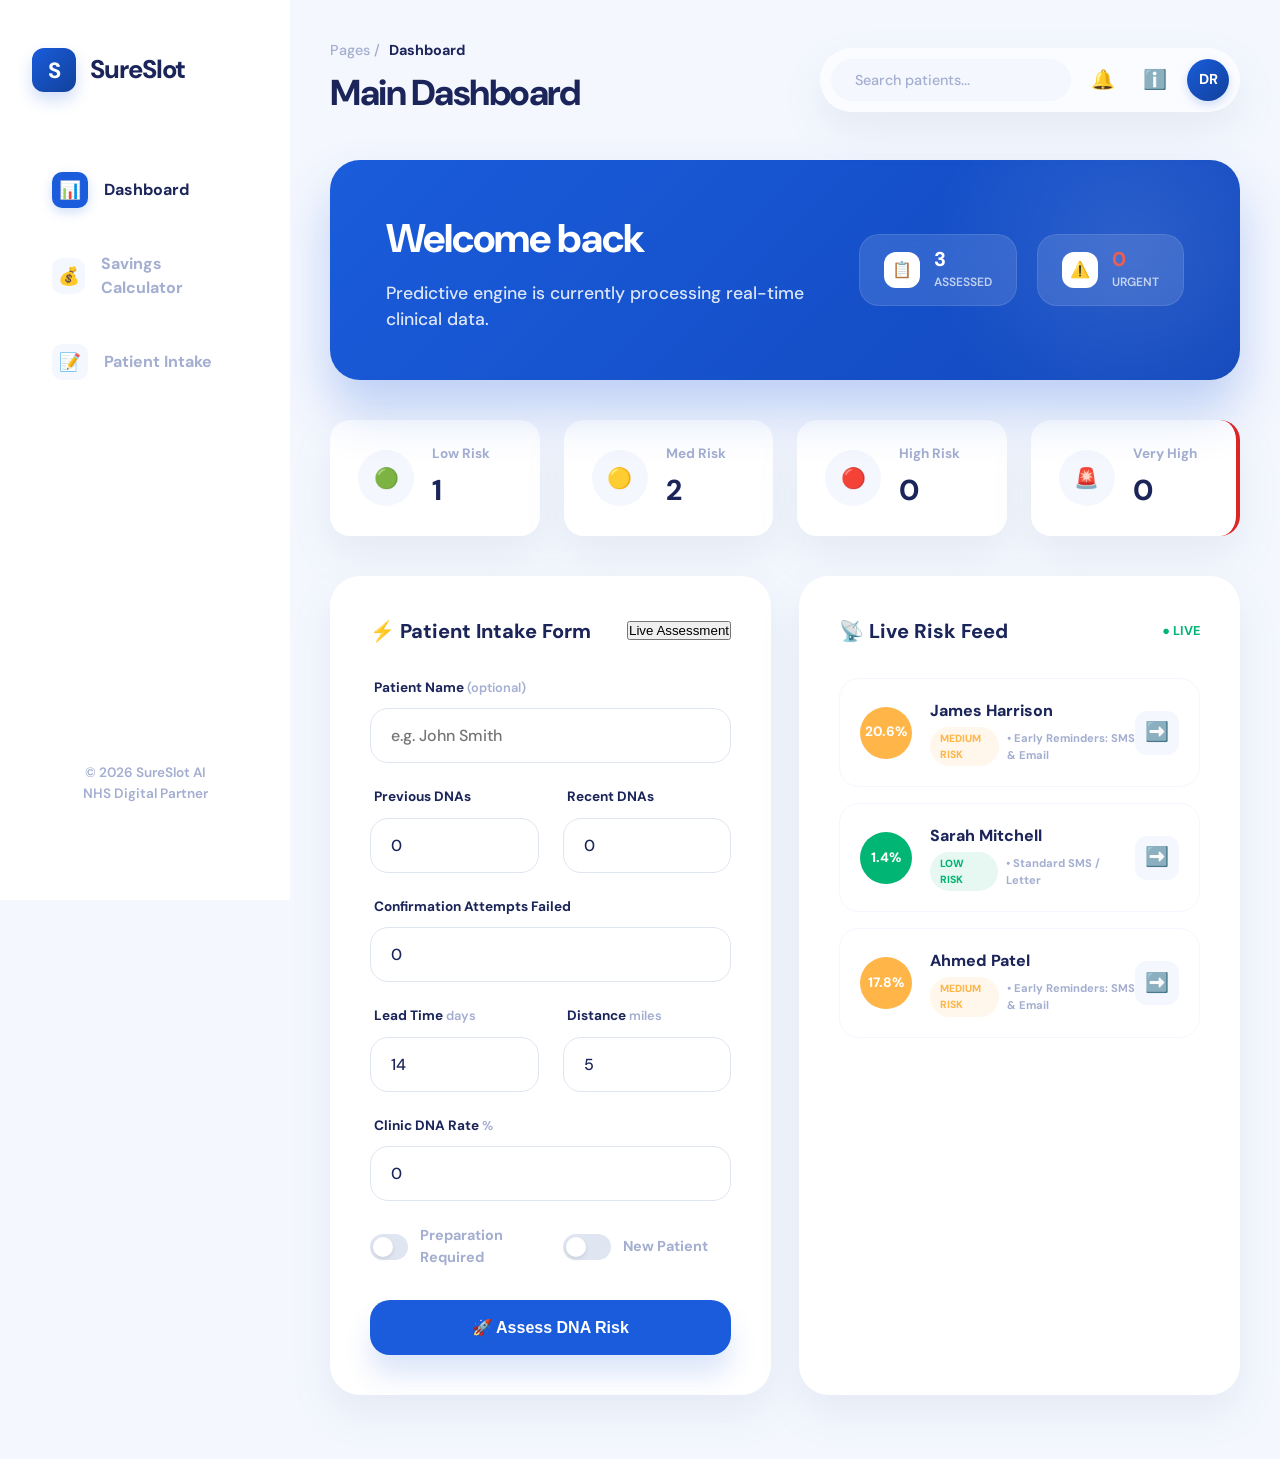
==== index.html @ 502c6a3e "Generalize clinical mentions: remove UHS and Eye OPD specific terminology" ====
<!DOCTYPE html>
<html lang="en">

<head>
  <meta charset="UTF-8">
  <meta name="viewport" content="width=device-width, initial-scale=1.0">
  <title>SureSlot | Predictive Capacity Optimization Engine</title>
  <!-- DM Sans for that modern look -->
  <link href="https://fonts.googleapis.com/css2?family=DM+Sans:wght@400;500;700;800&display=swap" rel="stylesheet">
  <link rel="stylesheet" href="styles.css">
</head>

<body>

  <div class="app-container">
    <!-- ── Sidebar ────────────────────────────────────────── -->
    <aside class="sidebar">
      <div class="sidebar__brand">
        <div class="sidebar__logo">S</div>
        <span class="sidebar__name">SureSlot</span>
      </div>

      <ul class="sidebar__menu">
        <li class="sidebar__item">
          <a class="sidebar__link active" data-tab="dashboard">
            <div class="sidebar__icon-container">📊</div>
            <span>Dashboard</span>
          </a>
        </li>
        <li class="sidebar__item">
          <a class="sidebar__link" data-tab="analytics">
            <div class="sidebar__icon-container">💰</div>
            <span>Savings Calculator</span>
          </a>
        </li>
        <li class="sidebar__item">
          <a class="sidebar__link">
            <div class="sidebar__icon-container">📝</div>
            <span>Patient Intake</span>
          </a>
        </li>
      </ul>

      <div class="footer">
        <p>© 2026 SureSlot AI</p>
        <p>NHS Digital Partner</p>
      </div>
    </aside>

    <!-- ── Main Content ───────────────────────────────────── -->
    <main class="main-content">

      <!-- Top Bar -->
      <header class="topbar">
        <div class="topbar__left">
          <div class="topbar__breadcrumb">Pages / <span>Dashboard</span></div>
          <h1 class="topbar__title" id="page-title">Main Dashboard</h1>
        </div>

        <div class="topbar__actions">
          <input type="text" class="topbar__search" placeholder="Search patients...">
          <button class="topbar__btn">🔔</button>
          <button class="topbar__btn">ℹ️</button>
          <div class="topbar__profile">DR</div>
        </div>
      </header>

      <!-- Dashboard Tab -->
      <div id="dashboard" class="tab-panel active">

        <!-- Hero Banner -->
        <section class="hero-banner">
          <div class="hero-banner__content">
            <h2>Welcome back</h2>
            <p>Predictive engine is currently processing real-time clinical data.</p>
          </div>

          <div class="hero-stats">
            <div class="hero-stat-pill">
              <div class="hero-stat-pill__icon">📋</div>
              <div class="hero-stat-pill__info">
                <span class="hero-stat-pill__value" id="stat-total-hero">0</span>
                <span class="hero-stat-pill__label">ASSESSED</span>
              </div>
            </div>
            <div class="hero-stat-pill">
              <div class="hero-stat-pill__icon">⚠️</div>
              <div class="hero-stat-pill__info">
                <span class="hero-stat-pill__value" id="stat-high-hero" style="color:var(--accent-red)">0</span>
                <span class="hero-stat-pill__label">URGENT</span>
              </div>
            </div>
          </div>
        </section>

        <!-- Stats Row -->
        <div class="stats-row">
          <div class="stat-card">
            <div class="stat-card__icon">🟢</div>
            <div class="stat-card__info">
              <span class="stat-card__label">Low Risk</span>
              <span class="stat-card__value" id="stat-low">0</span>
            </div>
          </div>
          <div class="stat-card">
            <div class="stat-card__icon">🟡</div>
            <div class="stat-card__info">
              <span class="stat-card__label">Med Risk</span>
              <span class="stat-card__value" id="stat-medium">0</span>
            </div>
          </div>
          <div class="stat-card">
            <div class="stat-card__icon">🔴</div>
            <div class="stat-card__info">
              <span class="stat-card__label">High Risk</span>
              <span class="stat-card__value" id="stat-high">0</span>
            </div>
          </div>
          <div class="stat-card" style="border-right: 4px solid #DC2626">
            <div class="stat-card__icon">🚨</div>
            <div class="stat-card__info">
              <span class="stat-card__label">Very High</span>
              <span class="stat-card__value" id="stat-veryhigh">0</span>
            </div>
          </div>
        </div>

        <!-- Main Panels -->
        <div class="dashboard-sections">
          <!-- Patient Intake Panel -->
          <section class="panel">
            <div class="panel__header">
              <h3 class="panel__title">⚡ Patient Intake Form</h3>
              <button class="card__badge">Live Assessment</button>
            </div>

            <form id="dna-form">
              <div class="form-group">
                <label class="form-label" for="patientName">Patient Name <span
                    class="form-label__hint">(optional)</span></label>
                <input class="form-input" id="patientName" type="text" placeholder="e.g. John Smith">
              </div>

              <div class="form-row">
                <div class="form-group">
                  <label class="form-label" for="previousDNA">Previous DNAs</label>
                  <input class="form-input" id="previousDNA" type="number" value="0">
                </div>
                <div class="form-group">
                  <label class="form-label" for="recentDNA">Recent DNAs</label>
                  <input class="form-input" id="recentDNA" type="number" value="0">
                </div>
              </div>

              <div class="form-group">
                <label class="form-label" for="noConfirmation">Confirmation Attempts Failed</label>
                <input class="form-input" id="noConfirmation" type="number" value="0">
              </div>

              <div class="form-row">
                <div class="form-group">
                  <label class="form-label" for="leadTimeDays">Lead Time <span
                      class="form-label__hint">days</span></label>
                  <input class="form-input" id="leadTimeDays" type="number" value="14">
                </div>
                <div class="form-group">
                  <label class="form-label" for="distanceMiles">Distance <span
                      class="form-label__hint">miles</span></label>
                  <input class="form-input" id="distanceMiles" type="number" step="0.1" value="5">
                </div>
              </div>

              <div class="form-group">
                <label class="form-label" for="clinicDNARate">Clinic DNA Rate <span
                    class="form-label__hint">%</span></label>
                <input class="form-input" id="clinicDNARate" type="number" value="0">
              </div>

              <div class="form-row" style="margin-bottom: 2rem;">
                <label class="toggle-switch">
                  <input type="checkbox" id="prepRequired">
                  <span class="toggle-slider"></span>
                  <span class="toggle-label">Preparation Required</span>
                </label>
                <label class="toggle-switch">
                  <input type="checkbox" id="newPatient">
                  <span class="toggle-slider"></span>
                  <span class="toggle-label">New Patient</span>
                </label>
              </div>

              <button class="btn--primary" type="submit">
                <span>🚀 Assess DNA Risk</span>
              </button>
            </form>
          </section>

          <!-- Live Risk Feed Panel -->
          <section class="panel">
            <div class="panel__header">
              <h3 class="panel__title">📡 Live Risk Feed</h3>
              <div class="topbar__status" style="color:var(--accent-green); font-size: 0.8rem; font-weight: 700;">
                <span class="sidebar__icon">●</span> LIVE
              </div>
            </div>

            <div id="risk-feed" class="feed">
              <!-- Feed items injected by app.js -->
            </div>
          </section>
        </div>
      </div>

      <!-- Analytics Tab (Savings Calculator) -->
      <div id="analytics" class="tab-panel">
        <div class="panel">
          <div class="panel__header">
            <h3 class="panel__title">💰 Savings & Impact Calculator</h3>
          </div>

          <div class="savings-container">
            <!-- Summary Cards -->
            <div class="savings-summary">
              <div class="savings-card">
                <span class="savings-card__label">Estimated Annual Savings</span>
                <span class="savings-card__value savings-card__value--green" id="savings-money">£0</span>
              </div>
              <div class="savings-card">
                <span class="savings-card__label">Additional Appointments</span>
                <span class="savings-card__value" id="savings-appts">0</span>
              </div>
            </div>

            <!-- Target Slider -->
            <div class="savings-slider-section">
              <div class="slider-header">
                <span class="slider-label">DNA Reduction Target</span>
                <span class="slider-value" id="slider-val">30%</span>
              </div>
              <input type="range" id="reduction-slider" min="5" max="60" value="30">
              <p style="color: var(--text-sec); font-size: 0.9rem; font-weight: 500;">Adjust the target to simulate
                potential impact reduction.</p>
            </div>

            <!-- Market Reach (Baseline Data) -->
            <div style="background: #F4F7FE; border-radius: 20px; padding: 2rem;">
              <h4 style="font-weight: 800; font-size: 1rem; margin-bottom: 1.5rem; color: var(--primary)">📊 NHS
                Baseline Data (2025/26)</h4>
              <div style="display: grid; grid-template-columns: repeat(2, 1fr); gap: 1rem;">
                <div
                  style="display: flex; justify-content: space-between; border-bottom: 1px solid #E0E5F2; padding-bottom: 8px;">
                  <span style="font-weight: 700; color: var(--text-sec); font-size: 0.85rem;">GP DNA Rate</span>
                  <span style="font-weight: 800; color: var(--text-main);">~6.4%</span>
                </div>
                <div
                  style="display: flex; justify-content: space-between; border-bottom: 1px solid #E0E5F2; padding-bottom: 8px;">
                  <span style="font-weight: 700; color: var(--text-sec); font-size: 0.85rem;">Total GP DNAs /
                    Year</span>
                  <span style="font-weight: 800; color: var(--text-main);">~16 Million</span>
                </div>
                <div
                  style="display: flex; justify-content: space-between; border-bottom: 1px solid #E0E5F2; padding-bottom: 8px;">
                  <span style="font-weight: 700; color: var(--text-sec); font-size: 0.85rem;">Annual Cost to NHS</span>
                  <span style="font-weight: 800; color: var(--text-main);">£1.3 Billion</span>
                </div>
                <div
                  style="display: flex; justify-content: space-between; border-bottom: 1px solid #E0E5F2; padding-bottom: 8px;">
                  <span style="font-weight: 700; color: var(--text-sec); font-size: 0.85rem;">Cost per DNA</span>
                  <span style="font-weight: 800; color: var(--text-main);">£81.25</span>
                </div>
              </div>
              <div
                style="margin-top: 1.5rem; padding: 1rem; background: #fff; border-radius: 12px; display: flex; justify-content: space-between; align-items: center; border: 1px dashed var(--accent-red);">
                <span style="font-weight: 800; color: var(--accent-red);">🏥 Service Impact</span>
                <span style="font-weight: 800; color: var(--accent-red); font-size: 1.25rem;">£7.4 Million</span>
              </div>
            </div>
          </div>
        </div>
      </div>

    </main>
  </div>

  <script src="app.js"></script>
</body>

</html>
---- styles.css ----
/* ── Tokens (KPSFLEX Inspiration) ───────────────────────── */
:root {
  /* Colors */
  --primary: #1A5CDB;
  /* Main professional blue */
  --primary-glow: rgba(26, 92, 219, 0.15);
  --bg-app: #F4F7FE;
  /* Soft light blue-grey background */
  --bg-card: #FFFFFF;
  --text-main: #1B2559;
  /* Deep blue-grey for main text */
  --text-sec: #A3AED0;
  /* Soft grey for secondary text */
  --accent-green: #01B574;
  /* Vibrant medical green */
  --accent-orange: #FFB547;
  /* Warm amber */
  --accent-red: #EE5D50;
  /* Soft red */

  /* Layout Sizing */
  --sidebar-width: 290px;
  --topbar-height: 80px;

  /* Geometry & Shadows */
  --radius-xl: 30px;
  /* Very round and modern */
  --radius-lg: 20px;
  --radius-md: 12px;
  --shadow-main: 0px 18px 40px 0px rgba(112, 144, 176, 0.12);
  --shadow-soft: 0px 4px 12px rgba(0, 0, 0, 0.05);

  --transition: 0.35s cubic-bezier(.4, 0, .2, 1);
}

/* ── Reset & Base ───────────────────────────────────────── */
*,
*::before,
*::after {
  box-sizing: border-box;
  margin: 0;
  padding: 0;
}

html {
  font-size: 16px;
  scroll-behavior: smooth;
}

body {
  font-family: 'DM Sans', 'Inter', -apple-system, sans-serif;
  background: var(--bg-app);
  color: var(--text-main);
  line-height: 1.5;
  min-height: 100vh;
  -webkit-font-smoothing: antialiased;
}

/* ── Master Layout ──────────────────────────────────────── */
.app-container {
  display: flex;
  min-height: 100vh;
}

/* ── Sidebar ────────────────────────────────────────────── */
.sidebar {
  width: var(--sidebar-width);
  height: 100vh;
  background: var(--bg-card);
  position: fixed;
  left: 0;
  top: 0;
  display: flex;
  flex-direction: column;
  padding: 3rem 2rem;
  z-index: 200;
}

.sidebar__brand {
  margin-bottom: 4rem;
  display: flex;
  align-items: center;
  gap: 14px;
}

.sidebar__logo {
  width: 44px;
  height: 44px;
  background: linear-gradient(135deg, var(--primary), #11419B);
  border-radius: 12px;
  display: flex;
  align-items: center;
  justify-content: center;
  color: #fff;
  font-weight: 800;
  font-size: 22px;
  box-shadow: 0 8px 16px rgba(26, 92, 219, 0.2);
}

.sidebar__name {
  font-size: 1.6rem;
  font-weight: 800;
  letter-spacing: -1px;
  color: var(--text-main);
}

.sidebar__menu {
  list-style: none;
  flex: 1;
}

.sidebar__item {
  margin-bottom: 12px;
}

.sidebar__link {
  display: flex;
  align-items: center;
  gap: 16px;
  padding: 16px 20px;
  text-decoration: none;
  color: var(--text-sec);
  font-weight: 700;
  font-size: 1rem;
  border-radius: 18px;
  transition: all var(--transition);
  cursor: pointer;
}

.sidebar__link:hover {
  background: #F7F9FF;
  color: var(--text-main);
}

.sidebar__link.active {
  background: var(--bg-card);
  color: var(--text-main);
}

.sidebar__link.active .sidebar__icon-container {
  background: var(--primary);
  color: #fff;
  box-shadow: 0 4px 12px rgba(26, 92, 219, 0.2);
}

.sidebar__icon-container {
  width: 36px;
  height: 36px;
  background: #F4F7FE;
  border-radius: 10px;
  display: flex;
  align-items: center;
  justify-content: center;
  font-size: 1.1rem;
  transition: all var(--transition);
}

/* ── Main Content Area ──────────────────────────────────── */
.main-content {
  margin-left: var(--sidebar-width);
  flex: 1;
  padding: 2rem 2.5rem 4rem;
}

/* ── Top Bar ────────────────────────────────────────────── */
.topbar {
  display: flex;
  justify-content: space-between;
  align-items: center;
  margin-bottom: 2rem;
  position: sticky;
  top: 0;
  z-index: 100;
  padding: 8px 0;
}

.topbar__breadcrumb {
  font-size: 0.9rem;
  font-weight: 500;
  color: var(--text-sec);
}

.topbar__breadcrumb span {
  color: var(--text-main);
  font-weight: 700;
  margin-left: 5px;
}

.topbar__title {
  font-size: 2.25rem;
  font-weight: 800;
  letter-spacing: -1.5px;
  color: var(--text-main);
  margin-top: 4px;
}

.topbar__actions {
  background: rgba(255, 255, 255, 0.6);
  backdrop-filter: blur(15px);
  padding: 10px;
  border-radius: 40px;
  box-shadow: var(--shadow-main);
  display: flex;
  align-items: center;
  gap: 12px;
  border: 1px solid rgba(255, 255, 255, 0.3);
}

.topbar__search {
  background: var(--bg-app);
  border: none;
  border-radius: 30px;
  padding: 12px 24px;
  font-family: inherit;
  font-weight: 500;
  font-size: 0.9rem;
  width: 240px;
  color: var(--text-main);
}

.topbar__search::placeholder {
  color: var(--text-sec);
}

.topbar__btn {
  width: 40px;
  height: 40px;
  border-radius: 50%;
  border: none;
  background: none;
  display: flex;
  align-items: center;
  justify-content: center;
  color: var(--text-sec);
  font-size: 1.2rem;
  cursor: pointer;
  transition: all var(--transition);
}

.topbar__btn:hover {
  color: var(--text-main);
  background: rgba(0, 0, 0, 0.03);
}

.topbar__profile {
  width: 42px;
  height: 42px;
  border-radius: 50%;
  background: linear-gradient(135deg, var(--primary), #11419B);
  display: flex;
  align-items: center;
  justify-content: center;
  color: #fff;
  font-weight: 700;
  font-size: 0.9rem;
  cursor: pointer;
  box-shadow: 0 4px 10px rgba(26, 92, 219, 0.2);
}

/* ── Dashboard Content ──────────────────────────────────── */

/* Banner */
.hero-banner {
  background: linear-gradient(135deg, var(--primary) 0%, #1248BD 100%);
  border-radius: var(--radius-xl);
  padding: 3rem 3.5rem;
  color: #fff;
  margin-bottom: 2.5rem;
  display: flex;
  justify-content: space-between;
  align-items: center;
  position: relative;
  overflow: hidden;
  box-shadow: 0px 30px 50px rgba(26, 92, 219, 0.25);
}

.hero-banner::before {
  content: '';
  position: absolute;
  top: -50%;
  right: -10%;
  width: 400px;
  height: 400px;
  background: radial-gradient(circle, rgba(255, 255, 255, 0.1) 0%, transparent 70%);
  border-radius: 50%;
}

.hero-banner__content h2 {
  font-size: 2.5rem;
  font-weight: 800;
  margin-bottom: 12px;
  letter-spacing: -1px;
}

.hero-banner__content p {
  font-size: 1.1rem;
  opacity: 0.85;
  font-weight: 500;
}

.hero-stats {
  display: flex;
  gap: 1.25rem;
  position: relative;
  z-index: 10;
}

.hero-stat-pill {
  background: rgba(255, 255, 255, 0.12);
  backdrop-filter: blur(12px);
  padding: 14px 24px;
  border-radius: 20px;
  display: flex;
  align-items: center;
  gap: 14px;
  border: 1px solid rgba(255, 255, 255, 0.1);
}

.hero-stat-pill__icon {
  width: 36px;
  height: 36px;
  background: #fff;
  border-radius: 12px;
  display: flex;
  align-items: center;
  justify-content: center;
  font-size: 1rem;
  color: var(--primary);
}

.hero-stat-pill__info {
  display: flex;
  flex-direction: column;
}

.hero-stat-pill__value {
  font-weight: 800;
  font-size: 1.25rem;
  line-height: 1;
}

.hero-stat-pill__label {
  font-size: 0.75rem;
  font-weight: 600;
  opacity: 0.7;
  margin-top: 4px;
}

/* Grid & Cards */
.stats-row {
  display: grid;
  grid-template-columns: repeat(4, 1fr);
  gap: 1.5rem;
  margin-bottom: 2.5rem;
}

.stat-card {
  background: var(--bg-card);
  border-radius: var(--radius-lg);
  padding: 1.5rem 1.75rem;
  box-shadow: var(--shadow-main);
  display: flex;
  align-items: center;
  gap: 18px;
  transition: transform var(--transition);
}

.stat-card:hover {
  transform: translateY(-5px);
}

.stat-card__icon {
  width: 56px;
  height: 56px;
  border-radius: 50%;
  display: flex;
  align-items: center;
  justify-content: center;
  font-size: 1.25rem;
  background: var(--bg-app);
  color: var(--primary);
}

.stat-card__info {
  display: flex;
  flex-direction: column;
}

.stat-card__label {
  font-size: 0.85rem;
  font-weight: 700;
  color: var(--text-sec);
  margin-bottom: 4px;
}

.stat-card__value {
  font-size: 1.8rem;
  font-weight: 800;
  color: var(--text-main);
  letter-spacing: -0.5px;
}

/* Dashboard Sections */
.dashboard-sections {
  display: grid;
  grid-template-columns: 1fr 1fr;
  gap: 1.75rem;
}

.panel {
  background: var(--bg-card);
  border-radius: var(--radius-xl);
  box-shadow: var(--shadow-main);
  padding: 2.5rem;
  height: 100%;
}

.panel__header {
  display: flex;
  justify-content: space-between;
  align-items: center;
  margin-bottom: 2rem;
}

.panel__title {
  font-size: 1.25rem;
  font-weight: 800;
  color: var(--text-main);
  display: flex;
  align-items: center;
  gap: 10px;
}

.panel__actions {
  display: flex;
  gap: 8px;
}

/* ── Form Redesign ──────────────────────────────────────── */
.form-group {
  margin-bottom: 1.5rem;
}

.form-label {
  display: block;
  font-size: 0.85rem;
  font-weight: 700;
  color: var(--text-main);
  margin-bottom: 10px;
  margin-left: 4px;
}

.form-label__hint {
  font-weight: 600;
  color: var(--text-sec);
  font-size: 0.8rem;
}

.form-input {
  width: 100%;
  padding: 16px 20px;
  border: 1px solid #E0E5F2;
  border-radius: 18px;
  font-family: inherit;
  font-size: 1rem;
  font-weight: 500;
  color: var(--text-main);
  background: #fff;
  transition: all var(--transition);
}

.form-input:focus {
  outline: none;
  border-color: var(--primary);
  box-shadow: 0 0 0 4px var(--primary-glow);
}

.form-row {
  display: grid;
  grid-template-columns: 1fr 1fr;
  gap: 1.5rem;
}

.btn--primary {
  background: var(--primary);
  color: #fff;
  padding: 18px;
  border-radius: 20px;
  font-weight: 800;
  font-size: 1rem;
  border: none;
  cursor: pointer;
  transition: all var(--transition);
  box-shadow: 0px 20px 27px rgba(26, 92, 219, 0.15);
  width: 100%;
  display: flex;
  align-items: center;
  justify-content: center;
  gap: 10px;
}

.btn--primary:hover {
  background: #1248BD;
  transform: translateY(-2px);
  box-shadow: 0px 25px 35px rgba(26, 92, 219, 0.25);
}

/* ── Feed Styling ───────────────────────────────────────── */
.feed {
  display: flex;
  flex-direction: column;
  gap: 1rem;
}

.feed-item {
  display: flex;
  align-items: center;
  padding: 1.25rem;
  background: var(--bg-card);
  border-radius: 20px;
  border: 1px solid #F4F7FE;
  transition: border var(--transition);
  animation: slideUp 0.5s ease both;
}

.feed-item:hover {
  border-color: var(--primary);
}

@keyframes slideUp {
  from {
    opacity: 0;
    transform: translateY(15px);
  }

  to {
    opacity: 1;
    transform: translateY(0);
  }
}

.feed-item__circle {
  width: 52px;
  height: 52px;
  border-radius: 50%;
  display: flex;
  align-items: center;
  justify-content: center;
  font-weight: 800;
  font-size: 0.85rem;
  color: #fff;
  flex-shrink: 0;
  margin-right: 18px;
}

.feed-item__info {
  flex: 1;
  display: flex;
  flex-direction: column;
}

.feed-item__name {
  font-weight: 800;
  font-size: 1rem;
  color: var(--text-main);
}

.feed-item__meta {
  display: flex;
  align-items: center;
  gap: 8px;
  margin-top: 4px;
}

.feed-item__badge {
  font-size: 0.65rem;
  font-weight: 800;
  padding: 4px 10px;
  border-radius: 50px;
  text-transform: uppercase;
}

.feed-item__action {
  width: 44px;
  height: 44px;
  border-radius: 12px;
  background: #F4F7FE;
  display: flex;
  align-items: center;
  justify-content: center;
  color: var(--primary);
  font-size: 1.2rem;
}

/* Risk Levels */
.risk--low {
  background: var(--accent-green);
}

.risk--medium {
  background: var(--accent-orange);
}

.risk--high {
  background: var(--accent-red);
}

.risk--veryhigh {
  background: #DC2626;
  animation: pulse 2s infinite;
}

.badge--low {
  background: #E6F8F1;
  color: var(--accent-green);
}

.badge--medium {
  background: #FFF7EC;
  color: var(--accent-orange);
}

.badge--high {
  background: #FDEEEE;
  color: var(--accent-red);
}

.badge--veryhigh {
  background: #FDEEEE;
  color: #DC2626;
}

@keyframes pulse {
  0% {
    box-shadow: 0 0 0 0 rgba(220, 38, 38, 0.4);
  }

  70% {
    box-shadow: 0 0 0 10px rgba(220, 38, 38, 0);
  }

  100% {
    box-shadow: 0 0 0 0 rgba(220, 38, 38, 0);
  }
}

/* ── Toggle Redesign ────────────────────────────────────── */
.toggle-switch {
  display: flex;
  align-items: center;
  gap: 12px;
  cursor: pointer;
}

.toggle-switch input {
  display: none;
}

.toggle-slider {
  width: 48px;
  height: 26px;
  background: #E0E5F2;
  border-radius: 20px;
  position: relative;
  transition: all var(--transition);
}

.toggle-slider::after {
  content: '';
  position: absolute;
  top: 3px;
  left: 3px;
  width: 20px;
  height: 20px;
  background: #fff;
  border-radius: 50%;
  box-shadow: 0 2px 4px rgba(0, 0, 0, 0.1);
  transition: all var(--transition);
}

.toggle-switch input:checked+.toggle-slider {
  background: var(--primary);
}

.toggle-switch input:checked+.toggle-slider::after {
  transform: translateX(22px);
}

.toggle-label {
  font-size: 0.9rem;
  font-weight: 700;
  color: var(--text-sec);
}

/* ── Savings Calculator Redesign ────────────────────────── */
.savings-container {
  display: flex;
  flex-direction: column;
  gap: 2.5rem;
}

.savings-summary {
  display: grid;
  grid-template-columns: repeat(2, 1fr);
  gap: 1.5rem;
}

.savings-card {
  background: var(--bg-card);
  border-radius: var(--radius-xl);
  padding: 2.5rem;
  display: flex;
  flex-direction: column;
  box-shadow: var(--shadow-main);
  position: relative;
  overflow: hidden;
}

.savings-card::after {
  content: '';
  position: absolute;
  bottom: -20px;
  right: -20px;
  width: 80px;
  height: 80px;
  background: var(--primary-glow);
  border-radius: 50%;
}

.savings-card__label {
  font-size: 1rem;
  font-weight: 700;
  color: var(--text-sec);
  margin-bottom: 8px;
}

.savings-card__value {
  font-size: 2.5rem;
  font-weight: 800;
  color: var(--text-main);
  letter-spacing: -1px;
}

.savings-card__value--green {
  color: var(--accent-green);
}

.savings-slider-section {
  background: var(--bg-card);
  border-radius: var(--radius-xl);
  padding: 3rem;
  box-shadow: var(--shadow-main);
}

.slider-header {
  display: flex;
  justify-content: space-between;
  align-items: center;
  margin-bottom: 2rem;
}

.slider-label {
  font-size: 1.25rem;
  font-weight: 800;
  color: var(--text-main);
}

.slider-value {
  font-size: 2rem;
  font-weight: 800;
  color: var(--primary);
}

input[type="range"] {
  -webkit-appearance: none;
  width: 100%;
  height: 12px;
  background: #F4F7FE;
  border-radius: 10px;
  outline: none;
  margin: 2rem 0;
}

input[type="range"]::-webkit-slider-thumb {
  -webkit-appearance: none;
  width: 28px;
  height: 28px;
  background: var(--primary);
  border: 4px solid #fff;
  border-radius: 50%;
  cursor: pointer;
  box-shadow: 0 4px 12px rgba(26, 92, 219, 0.3);
  transition: transform 0.2s;
}

input[type="range"]::-webkit-slider-thumb:hover {
  transform: scale(1.15);
}

/* Utility */
.tab-panel {
  display: none;
}

.tab-panel.active {
  display: block;
  animation: fadeIn 0.4s ease;
}

@keyframes fadeIn {
  from {
    opacity: 0;
  }

  to {
    opacity: 1;
  }
}

.footer {
  text-align: center;
  padding: 3rem 0;
  color: var(--text-sec);
  font-size: 0.85rem;
  font-weight: 600;
}
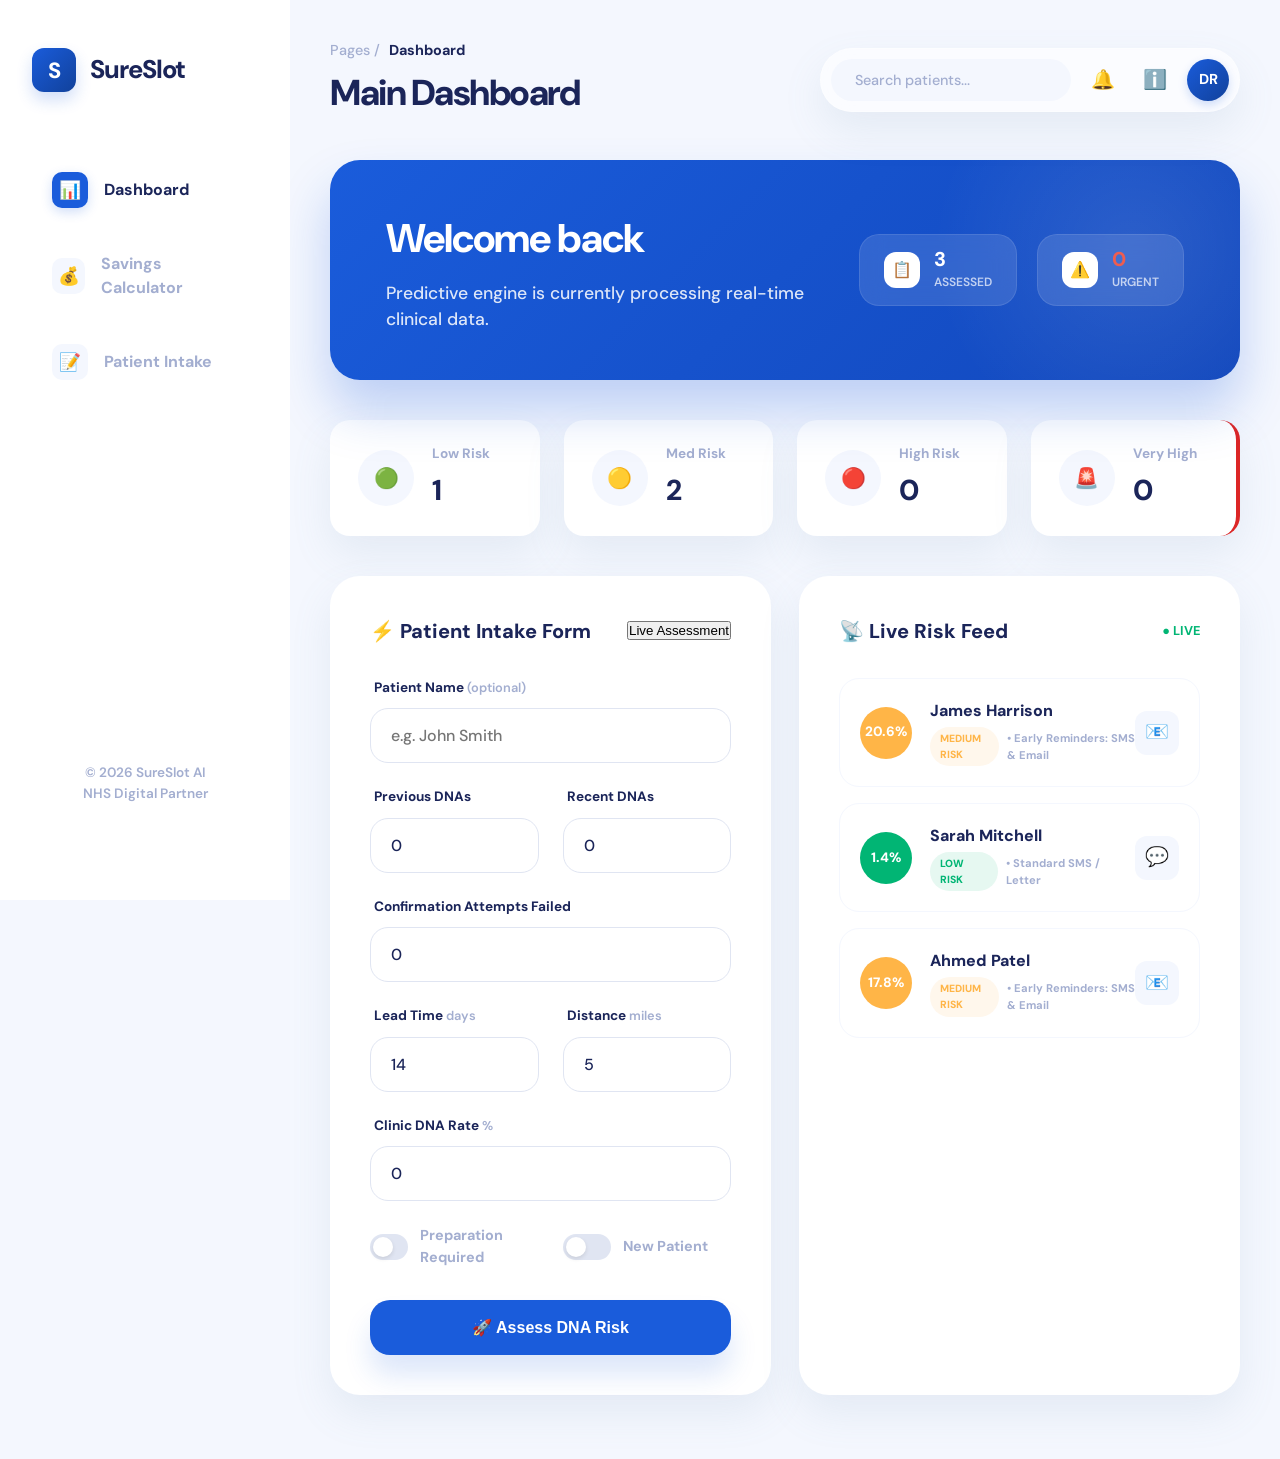
==== commit 28bb6851: "Add functional dropdowns (bell/info/DR), Patient Intake scroll, and intervention-specific feed icons" ====
--- a/index.html
+++ b/index.html
@@ -34,7 +34,7 @@
           </a>
         </li>
         <li class="sidebar__item">
-          <a class="sidebar__link">
+          <a class="sidebar__link" data-scroll="dna-form">
             <div class="sidebar__icon-container">📝</div>
             <span>Patient Intake</span>
           </a>
@@ -59,9 +59,33 @@
 
         <div class="topbar__actions">
           <input type="text" class="topbar__search" placeholder="Search patients...">
-          <button class="topbar__btn">🔔</button>
-          <button class="topbar__btn">ℹ️</button>
-          <div class="topbar__profile">DR</div>
+          <div class="topbar__btn-wrap">
+            <button class="topbar__btn" id="btn-notifications">🔔</button>
+            <div class="dropdown" id="dropdown-notifications" style="display:none">
+              <div class="dropdown__header">Notifications</div>
+              <div class="dropdown__item">📋 3 new assessments processed</div>
+              <div class="dropdown__item">⚠️ 1 patient flagged as very high risk</div>
+              <div class="dropdown__item dropdown__item--muted">No further alerts</div>
+            </div>
+          </div>
+          <div class="topbar__btn-wrap">
+            <button class="topbar__btn" id="btn-info">ℹ️</button>
+            <div class="dropdown" id="dropdown-info" style="display:none">
+              <div class="dropdown__header">About SureSlot</div>
+              <div class="dropdown__item">Version 2.0 — KPSFLEX UI</div>
+              <div class="dropdown__item">Predictive Capacity Optimization</div>
+              <div class="dropdown__item">NHS Digital Partner © 2026</div>
+            </div>
+          </div>
+          <div class="topbar__btn-wrap">
+            <div class="topbar__profile" id="btn-profile">DR</div>
+            <div class="dropdown dropdown--right" id="dropdown-profile" style="display:none">
+              <div class="dropdown__header">Clinician Profile</div>
+              <div class="dropdown__item">👤 Dr. Clinician</div>
+              <div class="dropdown__item">📧 clinician@nhs.net</div>
+              <div class="dropdown__item dropdown__item--muted">Sign out</div>
+            </div>
+          </div>
         </div>
       </header>
 
--- a/styles.css
+++ b/styles.css
@@ -817,6 +817,100 @@
   }
 }
 
+/* ── Dropdown Popovers ──────────────────────────────────── */
+.topbar__btn-wrap {
+  position: relative;
+}
+
+.topbar__btn-wrap>.dropdown {
+  display: none;
+  visibility: hidden;
+  opacity: 0;
+  position: absolute;
+  top: calc(100% + 12px);
+  left: 50%;
+  transform: translateX(-50%);
+  background: var(--bg-card);
+  border-radius: 18px;
+  box-shadow: 0 20px 40px rgba(0, 0, 0, 0.12);
+  min-width: 260px;
+  padding: 8px 0;
+  z-index: 500;
+  border: 1px solid #E0E5F2;
+  transition: opacity 0.2s ease;
+}
+
+.dropdown--right {
+  left: auto !important;
+  right: 0;
+  transform: none !important;
+}
+
+.topbar__btn-wrap>.dropdown.open {
+  display: block;
+  visibility: visible;
+  opacity: 1;
+  animation: dropIn 0.25s ease forwards;
+}
+
+@keyframes dropIn {
+  from {
+    opacity: 0;
+    transform: translateX(-50%) translateY(-8px);
+  }
+
+  to {
+    opacity: 1;
+    transform: translateX(-50%) translateY(0);
+  }
+}
+
+.dropdown--right.open {
+  animation: dropInRight 0.25s ease;
+}
+
+@keyframes dropInRight {
+  from {
+    opacity: 0;
+    transform: translateY(-8px);
+  }
+
+  to {
+    opacity: 1;
+    transform: translateY(0);
+  }
+}
+
+.dropdown__header {
+  padding: 14px 20px 10px;
+  font-size: 0.75rem;
+  font-weight: 800;
+  text-transform: uppercase;
+  letter-spacing: 1px;
+  color: var(--text-sec);
+  border-bottom: 1px solid #F4F7FE;
+}
+
+.dropdown__item {
+  padding: 12px 20px;
+  font-size: 0.9rem;
+  font-weight: 600;
+  color: var(--text-main);
+  cursor: pointer;
+  transition: background var(--transition);
+}
+
+.dropdown__item:hover {
+  background: #F4F7FE;
+}
+
+.dropdown__item--muted {
+  color: var(--text-sec);
+  font-size: 0.8rem;
+}
+
+
+
 .footer {
   text-align: center;
   padding: 3rem 0;
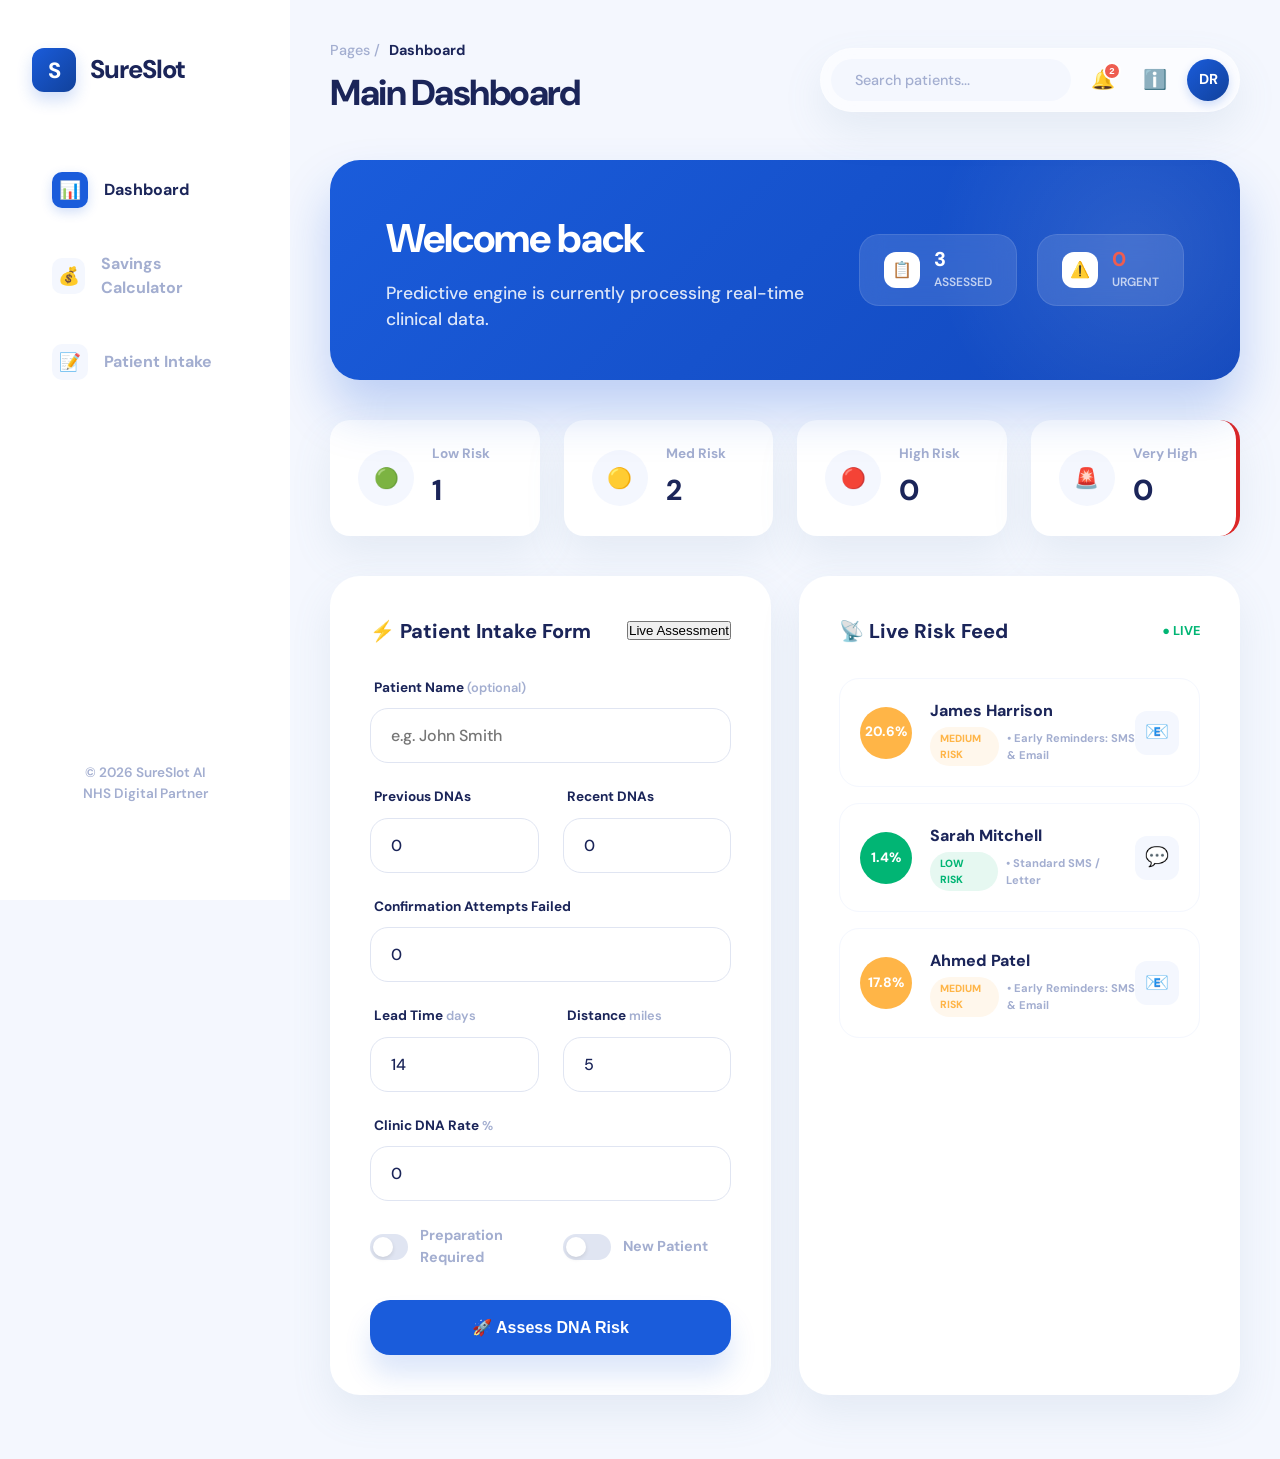
==== commit 236fe473: "Add Patient Intake records page with search & filtering - New intake.html: standalone page showing a" ====
--- a/index.html
+++ b/index.html
@@ -7,7 +7,7 @@
   <title>SureSlot | Predictive Capacity Optimization Engine</title>
   <!-- DM Sans for that modern look -->
   <link href="https://fonts.googleapis.com/css2?family=DM+Sans:wght@400;500;700;800&display=swap" rel="stylesheet">
-  <link rel="stylesheet" href="styles.css">
+  <link rel="stylesheet" href="styles.css?v=3">
 </head>
 
 <body>
@@ -34,7 +34,7 @@
           </a>
         </li>
         <li class="sidebar__item">
-          <a class="sidebar__link" data-scroll="dna-form">
+          <a class="sidebar__link" href="intake.html">
             <div class="sidebar__icon-container">📝</div>
             <span>Patient Intake</span>
           </a>
@@ -60,30 +60,99 @@
         <div class="topbar__actions">
           <input type="text" class="topbar__search" placeholder="Search patients...">
           <div class="topbar__btn-wrap">
-            <button class="topbar__btn" id="btn-notifications">🔔</button>
+            <button class="topbar__btn" id="btn-notifications">🔔<span class="topbar__badge">2</span></button>
             <div class="dropdown" id="dropdown-notifications" style="display:none">
-              <div class="dropdown__header">Notifications</div>
-              <div class="dropdown__item">📋 3 new assessments processed</div>
-              <div class="dropdown__item">⚠️ 1 patient flagged as very high risk</div>
-              <div class="dropdown__item dropdown__item--muted">No further alerts</div>
+              <div class="dropdown__header">
+                <span>Notifications</span>
+                <span class="dropdown__count">2 new</span>
+              </div>
+              <div class="dropdown__item dropdown__item--unread">
+                <div class="dropdown__dot dropdown__dot--warning"></div>
+                <div class="dropdown__item-body">
+                  <div class="dropdown__item-title">High-risk patient flagged</div>
+                  <div class="dropdown__item-desc">1 patient exceeds 50% DNA risk threshold</div>
+                  <div class="dropdown__item-time">2 minutes ago</div>
+                </div>
+              </div>
+              <div class="dropdown__item dropdown__item--unread">
+                <div class="dropdown__dot dropdown__dot--success"></div>
+                <div class="dropdown__item-body">
+                  <div class="dropdown__item-title">Assessments processed</div>
+                  <div class="dropdown__item-desc">3 new patient risk scores calculated</div>
+                  <div class="dropdown__item-time">15 minutes ago</div>
+                </div>
+              </div>
+              <div class="dropdown__item">
+                <div class="dropdown__dot"></div>
+                <div class="dropdown__item-body">
+                  <div class="dropdown__item-title">System calibrated</div>
+                  <div class="dropdown__item-desc">Risk engine weights updated successfully</div>
+                  <div class="dropdown__item-time">1 hour ago</div>
+                </div>
+              </div>
+              <div class="dropdown__footer">View all notifications</div>
             </div>
           </div>
           <div class="topbar__btn-wrap">
             <button class="topbar__btn" id="btn-info">ℹ️</button>
             <div class="dropdown" id="dropdown-info" style="display:none">
-              <div class="dropdown__header">About SureSlot</div>
-              <div class="dropdown__item">Version 2.0 — KPSFLEX UI</div>
-              <div class="dropdown__item">Predictive Capacity Optimization</div>
-              <div class="dropdown__item">NHS Digital Partner © 2026</div>
+              <div class="dropdown__header">
+                <span>About SureSlot</span>
+                <span class="dropdown__version">v2.0</span>
+              </div>
+              <div class="dropdown__item">
+                <div class="dropdown__icon">🧠</div>
+                <div class="dropdown__item-body">
+                  <div class="dropdown__item-title">Predictive Engine</div>
+                  <div class="dropdown__item-desc">ML-powered DNA risk stratification</div>
+                </div>
+              </div>
+              <div class="dropdown__item">
+                <div class="dropdown__icon">📊</div>
+                <div class="dropdown__item-body">
+                  <div class="dropdown__item-title">Capacity Optimization</div>
+                  <div class="dropdown__item-desc">Real-time slot utilisation analytics</div>
+                </div>
+              </div>
+              <div class="dropdown__item">
+                <div class="dropdown__icon">🏥</div>
+                <div class="dropdown__item-body">
+                  <div class="dropdown__item-title">NHS Digital Partner</div>
+                  <div class="dropdown__item-desc">Certified integration © 2026</div>
+                </div>
+              </div>
             </div>
           </div>
           <div class="topbar__btn-wrap">
             <div class="topbar__profile" id="btn-profile">DR</div>
             <div class="dropdown dropdown--right" id="dropdown-profile" style="display:none">
-              <div class="dropdown__header">Clinician Profile</div>
-              <div class="dropdown__item">👤 Dr. Clinician</div>
-              <div class="dropdown__item">📧 clinician@nhs.net</div>
-              <div class="dropdown__item dropdown__item--muted">Sign out</div>
+              <div class="dropdown__user-card">
+                <div class="dropdown__avatar">DR</div>
+                <div>
+                  <div class="dropdown__user-name">Dr. Clinician</div>
+                  <div class="dropdown__user-role">Senior Consultant</div>
+                </div>
+              </div>
+              <div class="dropdown__divider"></div>
+              <div class="dropdown__item">
+                <div class="dropdown__icon">📧</div>
+                <div class="dropdown__item-body">
+                  <div class="dropdown__item-title">clinician@nhs.net</div>
+                </div>
+              </div>
+              <div class="dropdown__item">
+                <div class="dropdown__icon">⚙️</div>
+                <div class="dropdown__item-body">
+                  <div class="dropdown__item-title">Settings</div>
+                </div>
+              </div>
+              <div class="dropdown__divider"></div>
+              <div class="dropdown__item dropdown__item--danger">
+                <div class="dropdown__icon">🚪</div>
+                <div class="dropdown__item-body">
+                  <div class="dropdown__item-title">Sign out</div>
+                </div>
+              </div>
             </div>
           </div>
         </div>
@@ -306,7 +375,7 @@
     </main>
   </div>
 
-  <script src="app.js"></script>
+  <script src="app.js?v=3"></script>
 </body>
 
 </html>
--- a/styles.css
+++ b/styles.css
@@ -817,9 +817,36 @@
   }
 }
 
+/* ── Topbar Notification Badge ──────────────────────────── */
+.topbar__btn {
+  position: relative;
+}
+
+.topbar__badge {
+  position: absolute;
+  top: 2px;
+  right: 2px;
+  width: 18px;
+  height: 18px;
+  border-radius: 50%;
+  background: #EE5D50;
+  color: #fff;
+  font-size: 0.6rem;
+  font-weight: 800;
+  display: flex;
+  align-items: center;
+  justify-content: center;
+  line-height: 1;
+  border: 2px solid #fff;
+}
+
 /* ── Dropdown Popovers ──────────────────────────────────── */
 .topbar__btn-wrap {
   position: relative;
+}
+
+.topbar__actions {
+  overflow: visible !important;
 }
 
 .topbar__btn-wrap>.dropdown {
@@ -827,89 +854,217 @@
   visibility: hidden;
   opacity: 0;
   position: absolute;
-  top: calc(100% + 12px);
-  left: 50%;
-  transform: translateX(-50%);
+  top: calc(100% + 14px);
+  right: 0;
   background: var(--bg-card);
-  border-radius: 18px;
-  box-shadow: 0 20px 40px rgba(0, 0, 0, 0.12);
-  min-width: 260px;
-  padding: 8px 0;
-  z-index: 500;
-  border: 1px solid #E0E5F2;
-  transition: opacity 0.2s ease;
-}
-
-.dropdown--right {
-  left: auto !important;
-  right: 0;
-  transform: none !important;
-}
-
-.topbar__btn-wrap>.dropdown.open {
-  display: block;
+  border-radius: 16px;
+  box-shadow: 0 12px 48px rgba(0, 0, 0, 0.15), 0 2px 8px rgba(0, 0, 0, 0.06);
+  min-width: 300px;
+  padding: 0;
+  z-index: 600;
+  border: 1px solid rgba(0, 0, 0, 0.06);
+}
+
+.topbar__btn-wrap>.dropdown.open,
+.topbar__btn-wrap>.dropdown[style*="display: block"],
+.topbar__btn-wrap>.dropdown[style*="display:block"] {
+  display: block !important;
   visibility: visible;
   opacity: 1;
-  animation: dropIn 0.25s ease forwards;
+  animation: dropIn 0.2s cubic-bezier(0.16, 1, 0.3, 1) forwards;
 }
 
 @keyframes dropIn {
   from {
     opacity: 0;
-    transform: translateX(-50%) translateY(-8px);
+    transform: translateY(-6px) scale(0.97);
   }
 
   to {
     opacity: 1;
-    transform: translateX(-50%) translateY(0);
+    transform: translateY(0) scale(1);
   }
 }
 
-.dropdown--right.open {
-  animation: dropInRight 0.25s ease;
-}
-
-@keyframes dropInRight {
-  from {
-    opacity: 0;
-    transform: translateY(-8px);
-  }
-
-  to {
-    opacity: 1;
-    transform: translateY(0);
-  }
-}
-
+/* ── Dropdown Header ───────────────────────────────────── */
 .dropdown__header {
-  padding: 14px 20px 10px;
+  display: flex;
+  align-items: center;
+  justify-content: space-between;
+  padding: 16px 20px 12px;
   font-size: 0.75rem;
   font-weight: 800;
   text-transform: uppercase;
   letter-spacing: 1px;
   color: var(--text-sec);
-  border-bottom: 1px solid #F4F7FE;
-}
-
+  border-bottom: 1px solid #F0F3FA;
+}
+
+.dropdown__count {
+  background: #EE5D50;
+  color: #fff;
+  font-size: 0.6rem;
+  font-weight: 800;
+  padding: 3px 8px;
+  border-radius: 20px;
+  letter-spacing: 0.5px;
+  text-transform: uppercase;
+}
+
+.dropdown__version {
+  background: var(--primary);
+  color: #fff;
+  font-size: 0.6rem;
+  font-weight: 800;
+  padding: 3px 8px;
+  border-radius: 20px;
+  letter-spacing: 0.5px;
+  text-transform: none;
+}
+
+/* ── Dropdown Items ────────────────────────────────────── */
 .dropdown__item {
+  display: flex;
+  align-items: flex-start;
+  gap: 12px;
   padding: 12px 20px;
-  font-size: 0.9rem;
-  font-weight: 600;
-  color: var(--text-main);
   cursor: pointer;
-  transition: background var(--transition);
+  transition: background 0.15s ease;
 }
 
 .dropdown__item:hover {
   background: #F4F7FE;
 }
 
-.dropdown__item--muted {
-  color: var(--text-sec);
+.dropdown__item--unread {
+  background: rgba(26, 92, 219, 0.03);
+}
+
+.dropdown__item--danger .dropdown__item-title {
+  color: #EE5D50;
+}
+
+/* Notification Dots */
+.dropdown__dot {
+  width: 8px;
+  height: 8px;
+  min-width: 8px;
+  border-radius: 50%;
+  background: #D0D5DD;
+  margin-top: 6px;
+}
+
+.dropdown__dot--warning {
+  background: #FFB547;
+}
+
+.dropdown__dot--success {
+  background: #01B574;
+}
+
+.dropdown__dot--danger {
+  background: #EE5D50;
+}
+
+/* Icon (for info & profile items) */
+.dropdown__icon {
+  width: 36px;
+  height: 36px;
+  min-width: 36px;
+  border-radius: 10px;
+  background: #F4F7FE;
+  display: flex;
+  align-items: center;
+  justify-content: center;
+  font-size: 1rem;
+}
+
+/* Item Text */
+.dropdown__item-body {
+  flex: 1;
+  min-width: 0;
+}
+
+.dropdown__item-title {
+  font-size: 0.85rem;
+  font-weight: 700;
+  color: var(--text-main);
+  line-height: 1.3;
+}
+
+.dropdown__item-desc {
+  font-size: 0.75rem;
+  font-weight: 500;
+  color: var(--text-sec);
+  margin-top: 2px;
+  line-height: 1.4;
+}
+
+.dropdown__item-time {
+  font-size: 0.65rem;
+  font-weight: 600;
+  color: var(--text-sec);
+  opacity: 0.7;
+  margin-top: 4px;
+}
+
+/* ── Dropdown Divider & Footer ─────────────────────────── */
+.dropdown__divider {
+  height: 1px;
+  background: #F0F3FA;
+  margin: 4px 0;
+}
+
+.dropdown__footer {
+  padding: 12px 20px;
+  text-align: center;
   font-size: 0.8rem;
-}
-
-
+  font-weight: 700;
+  color: var(--primary);
+  cursor: pointer;
+  border-top: 1px solid #F0F3FA;
+  border-radius: 0 0 16px 16px;
+  transition: background 0.15s ease;
+}
+
+.dropdown__footer:hover {
+  background: #F4F7FE;
+}
+
+/* ── Profile User Card ─────────────────────────────────── */
+.dropdown__user-card {
+  display: flex;
+  align-items: center;
+  gap: 12px;
+  padding: 18px 20px;
+}
+
+.dropdown__avatar {
+  width: 42px;
+  height: 42px;
+  border-radius: 50%;
+  background: linear-gradient(135deg, var(--primary), #11419B);
+  color: #fff;
+  font-weight: 800;
+  font-size: 0.85rem;
+  display: flex;
+  align-items: center;
+  justify-content: center;
+  box-shadow: 0 4px 10px rgba(26, 92, 219, 0.2);
+}
+
+.dropdown__user-name {
+  font-size: 0.95rem;
+  font-weight: 800;
+  color: var(--text-main);
+}
+
+.dropdown__user-role {
+  font-size: 0.75rem;
+  font-weight: 600;
+  color: var(--text-sec);
+  margin-top: 2px;
+}
 
 .footer {
   text-align: center;
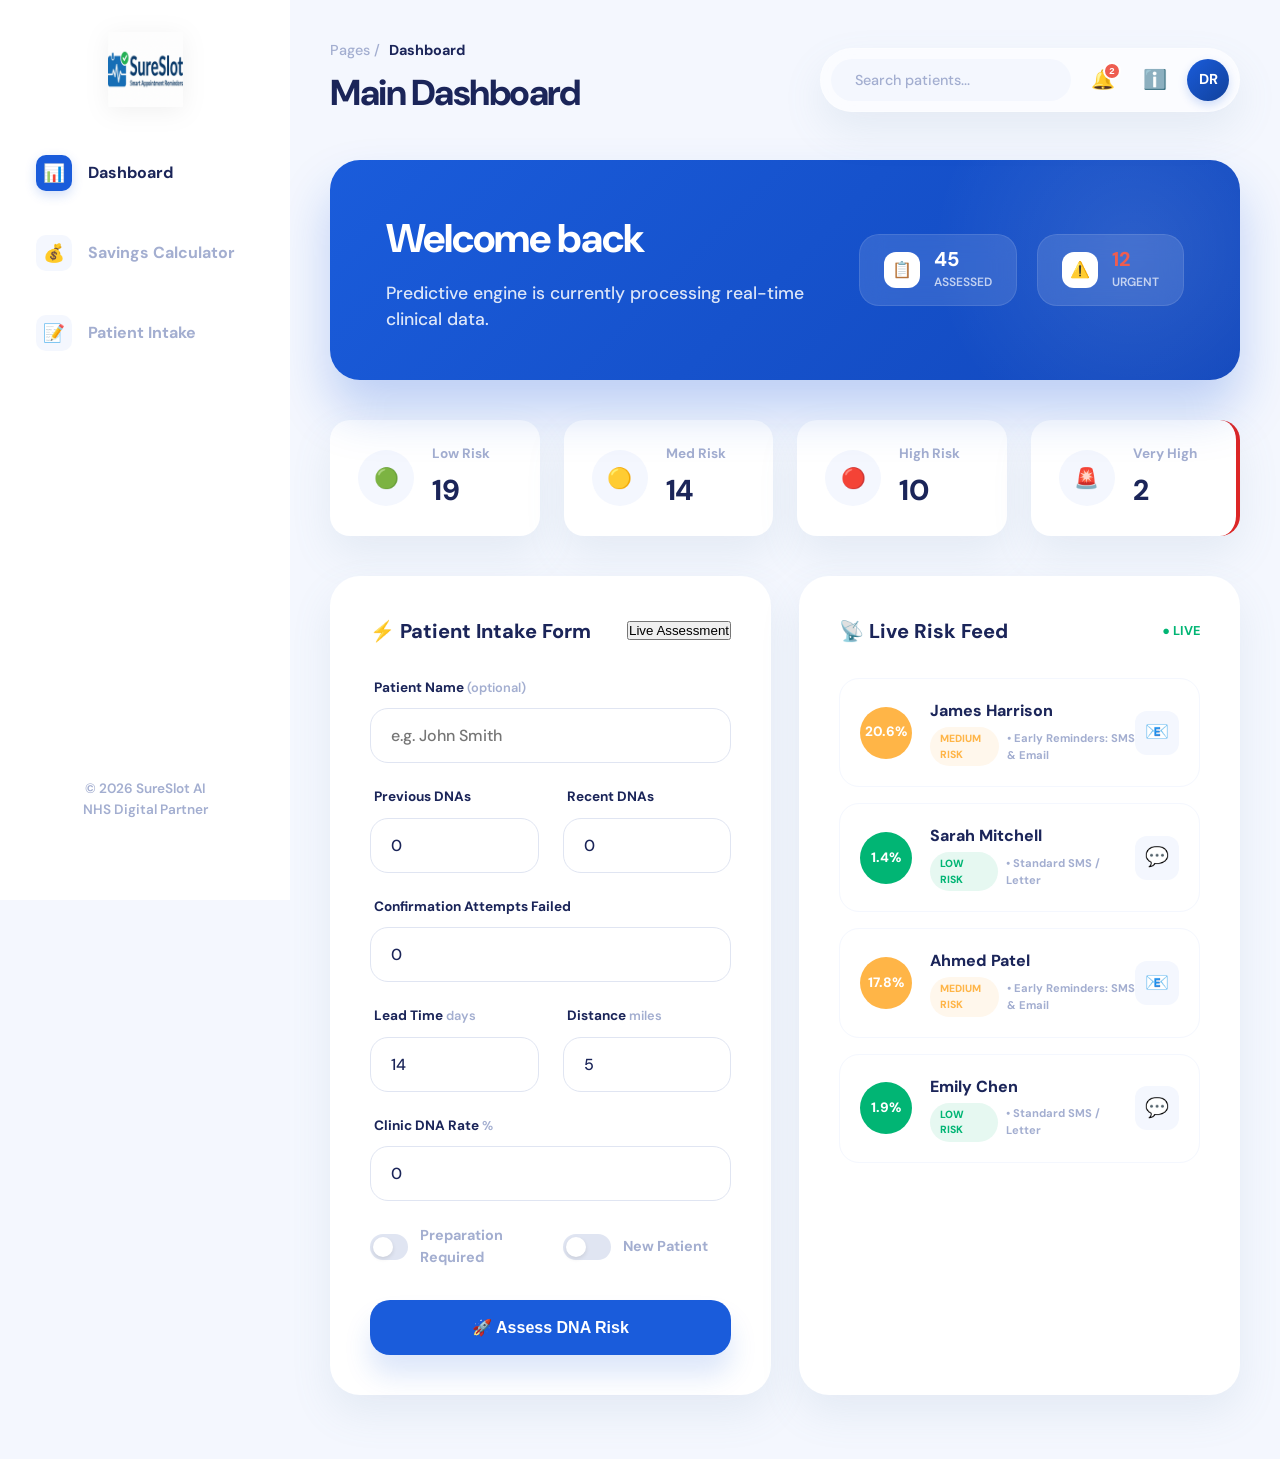
==== commit 24d75607: "feat: implement Patient Intake page, expand database to 45 records, and integrate official rectangul" ====
--- a/index.html
+++ b/index.html
@@ -16,8 +16,7 @@
     <!-- ── Sidebar ────────────────────────────────────────── -->
     <aside class="sidebar">
       <div class="sidebar__brand">
-        <div class="sidebar__logo">S</div>
-        <span class="sidebar__name">SureSlot</span>
+        <img src="logo.png?v=20" alt="SureSlot Logo" class="sidebar__logo-img">
       </div>
 
       <ul class="sidebar__menu">
--- a/styles.css
+++ b/styles.css
@@ -72,36 +72,32 @@
   top: 0;
   display: flex;
   flex-direction: column;
-  padding: 3rem 2rem;
+  padding: 2rem 1rem;
   z-index: 200;
 }
 
 .sidebar__brand {
-  margin-bottom: 4rem;
-  display: flex;
-  align-items: center;
-  gap: 14px;
+  margin-bottom: 2rem;
+  display: flex;
+  align-items: center;
+  justify-content: center;
+  width: 100%;
+}
+
+.sidebar__logo-img {
+  width: 100%;
+  max-width: 240px;
+  height: 75px;
+  object-fit: contain;
+  filter: drop-shadow(0 4px 12px rgba(0, 0, 0, 0.06));
 }
 
 .sidebar__logo {
-  width: 44px;
-  height: 44px;
-  background: linear-gradient(135deg, var(--primary), #11419B);
-  border-radius: 12px;
-  display: flex;
-  align-items: center;
-  justify-content: center;
-  color: #fff;
-  font-weight: 800;
-  font-size: 22px;
-  box-shadow: 0 8px 16px rgba(26, 92, 219, 0.2);
+  display: none;
 }
 
 .sidebar__name {
-  font-size: 1.6rem;
-  font-weight: 800;
-  letter-spacing: -1px;
-  color: var(--text-main);
+  display: none;
 }
 
 .sidebar__menu {
@@ -772,6 +768,7 @@
 }
 
 input[type="range"] {
+  appearance: none;
   -webkit-appearance: none;
   width: 100%;
   height: 12px;
@@ -782,6 +779,7 @@
 }
 
 input[type="range"]::-webkit-slider-thumb {
+  appearance: none;
   -webkit-appearance: none;
   width: 28px;
   height: 28px;
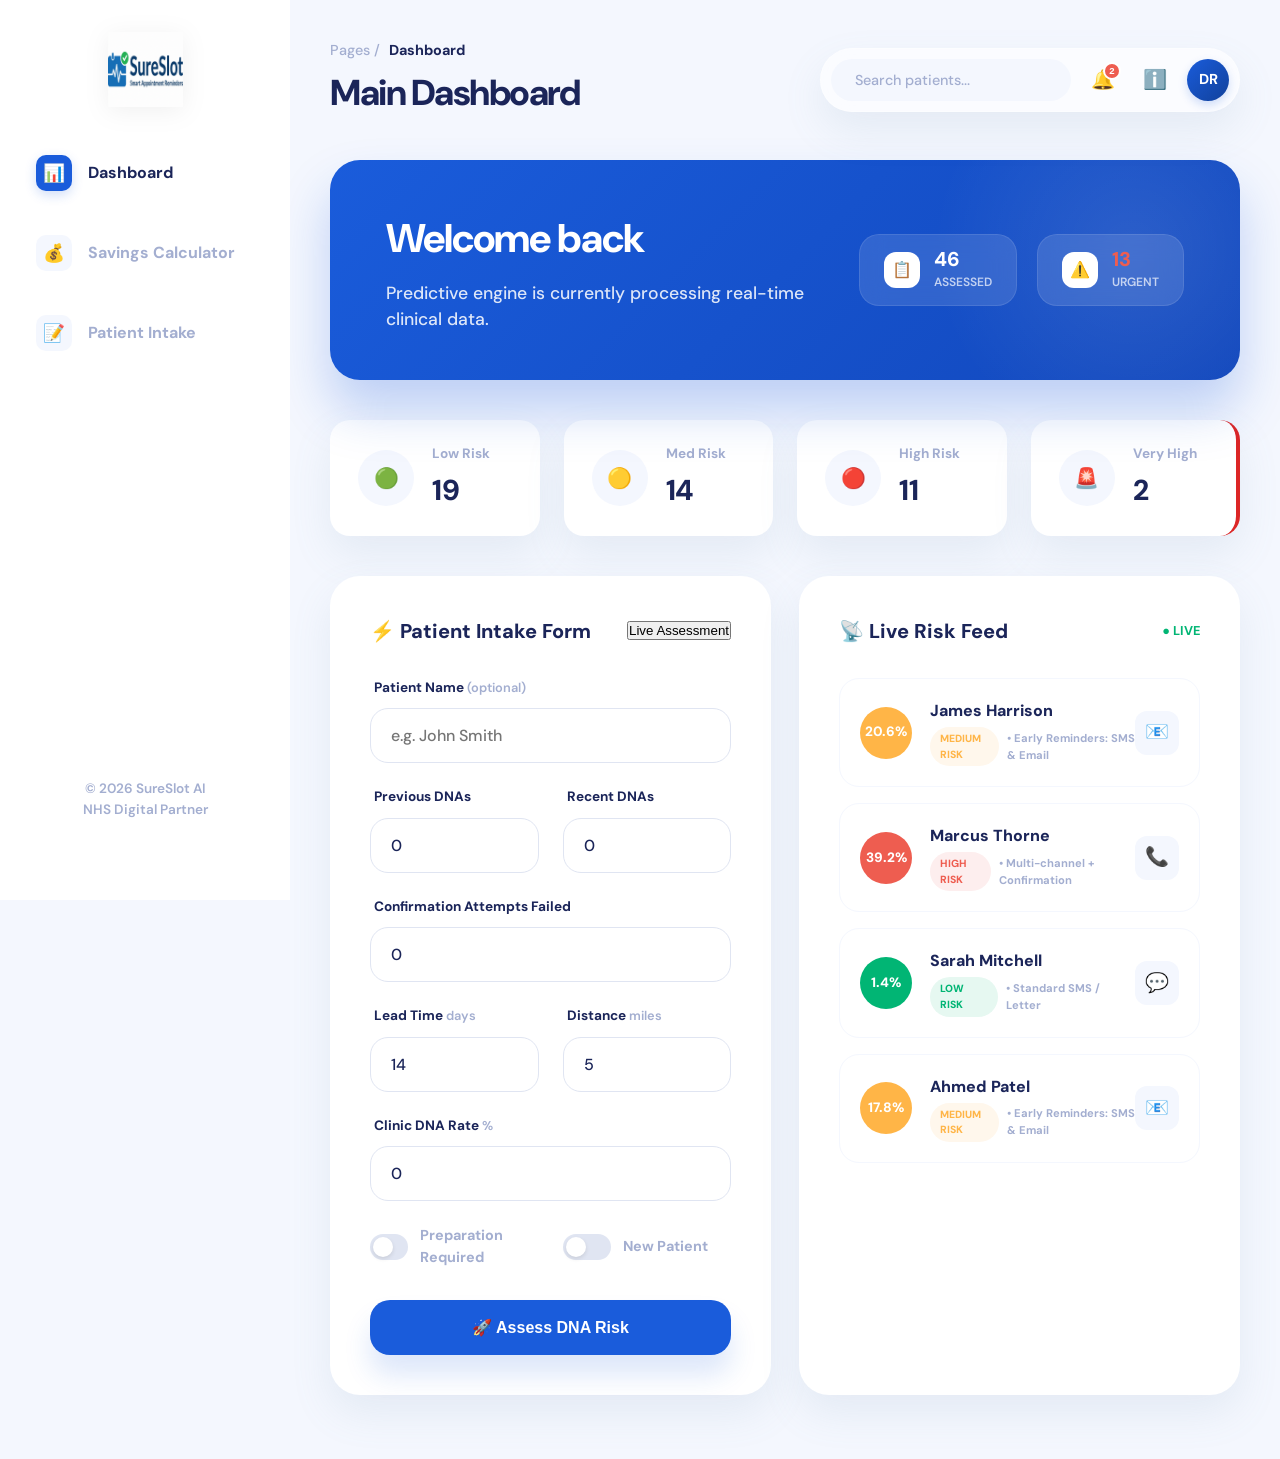
==== commit be73adfc: "feat: implement full data persistence with centralized persistence.js and localStorage" ====
--- a/index.html
+++ b/index.html
@@ -374,6 +374,8 @@
     </main>
   </div>
 
+  <!-- App Core -->
+  <script src="persistence.js"></script>
   <script src="app.js?v=3"></script>
 </body>
 
--- a/styles.css
+++ b/styles.css
@@ -508,6 +508,23 @@
   gap: 1rem;
 }
 
+@keyframes pulseNew {
+  0% {
+    transform: scale(1);
+    opacity: 0.8;
+  }
+
+  50% {
+    transform: scale(1.05);
+    opacity: 1;
+  }
+
+  100% {
+    transform: scale(1);
+    opacity: 0.8;
+  }
+}
+
 .feed-item {
   display: flex;
   align-items: center;
@@ -517,6 +534,28 @@
   border: 1px solid #F4F7FE;
   transition: border var(--transition);
   animation: slideUp 0.5s ease both;
+  position: relative;
+  overflow: hidden;
+}
+
+.feed-item--new {
+  border-left: 4px solid var(--primary);
+  background: linear-gradient(90deg, #f0f7ff 0%, #ffffff 100%);
+}
+
+.feed-item__new-tag {
+  position: absolute;
+  top: 8px;
+  right: 8px;
+  background: var(--primary);
+  color: #fff;
+  font-size: 0.6rem;
+  font-weight: 800;
+  padding: 2px 8px;
+  border-radius: 20px;
+  letter-spacing: 0.5px;
+  animation: pulseNew 2s infinite ease-in-out;
+  box-shadow: 0 2px 8px rgba(26, 92, 219, 0.2);
 }
 
 .feed-item:hover {
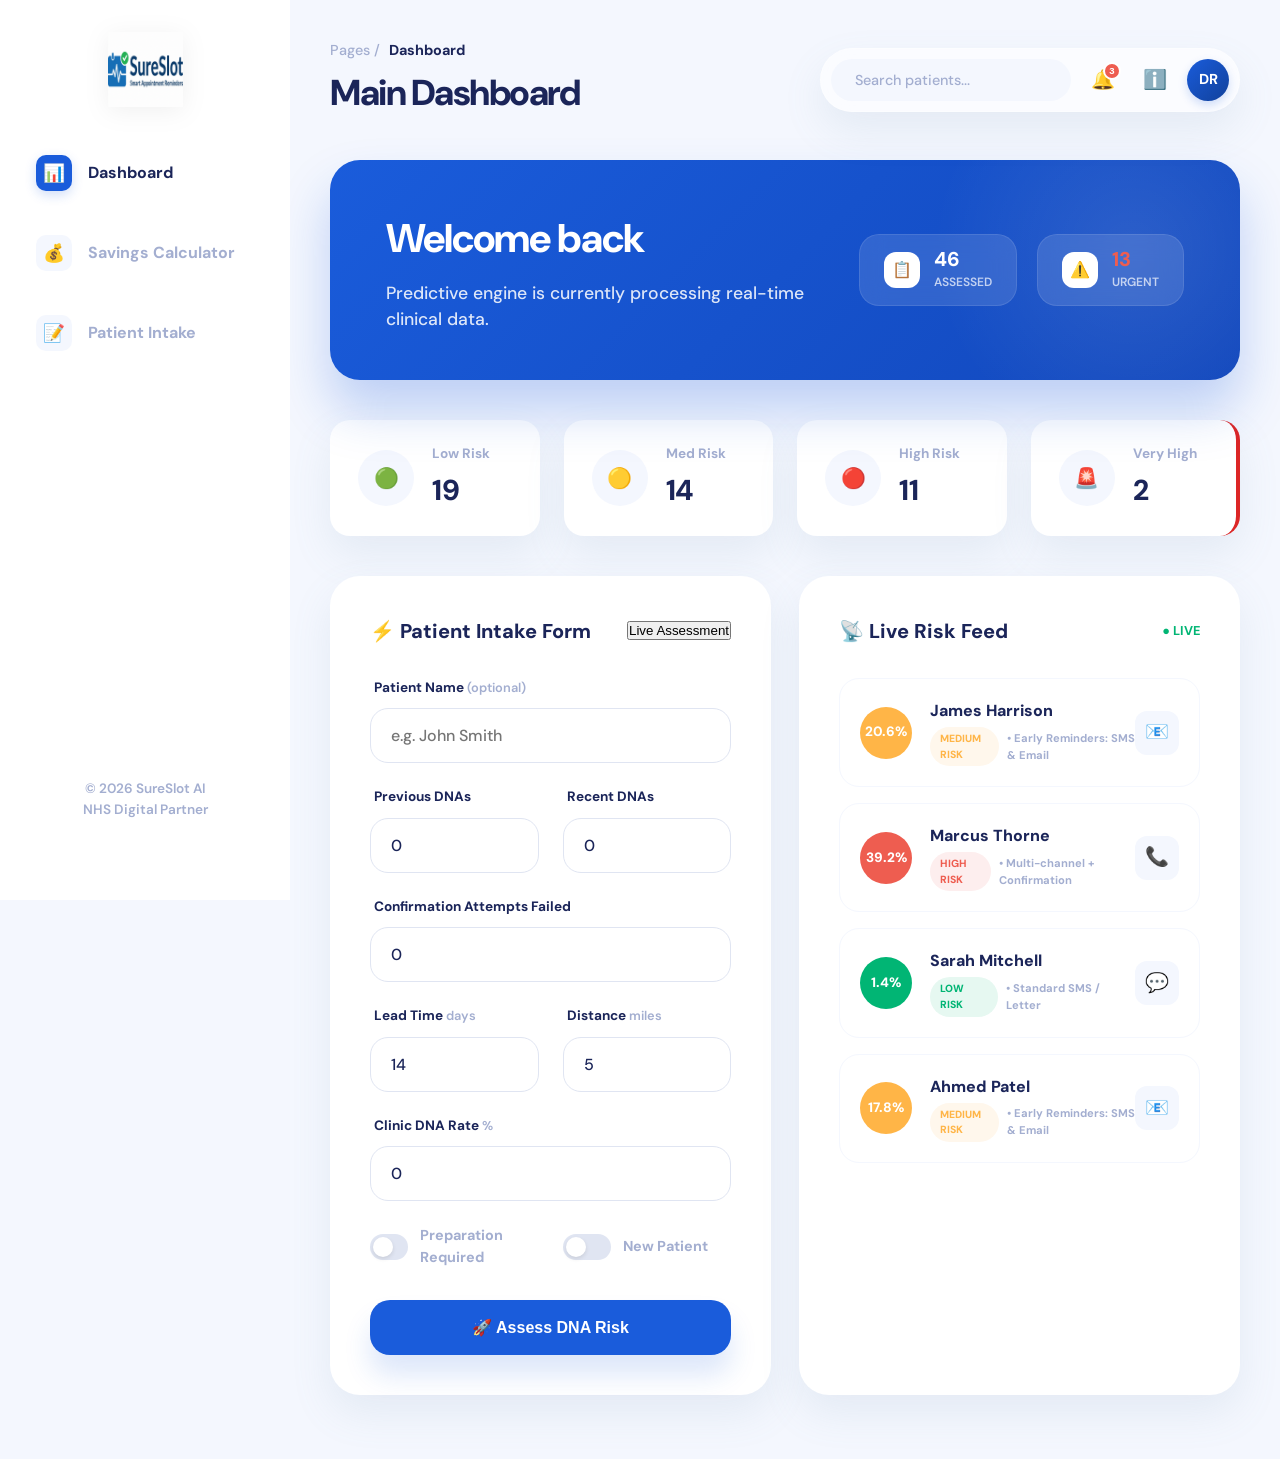
==== commit d4a9aff9: "feat: enhance clinical notifications with professional alerts and badge count" ====
--- a/index.html
+++ b/index.html
@@ -59,34 +59,43 @@
         <div class="topbar__actions">
           <input type="text" class="topbar__search" placeholder="Search patients...">
           <div class="topbar__btn-wrap">
-            <button class="topbar__btn" id="btn-notifications">🔔<span class="topbar__badge">2</span></button>
+            <button class="topbar__btn" id="btn-notifications">🔔<span class="topbar__badge">3</span></button>
             <div class="dropdown" id="dropdown-notifications" style="display:none">
               <div class="dropdown__header">
-                <span>Notifications</span>
-                <span class="dropdown__count">2 new</span>
+                <span>Clinical Alerts</span>
+                <span class="dropdown__count">3 New Alerts</span>
               </div>
               <div class="dropdown__item dropdown__item--unread">
                 <div class="dropdown__dot dropdown__dot--warning"></div>
                 <div class="dropdown__item-body">
-                  <div class="dropdown__item-title">High-risk patient flagged</div>
-                  <div class="dropdown__item-desc">1 patient exceeds 50% DNA risk threshold</div>
-                  <div class="dropdown__item-time">2 minutes ago</div>
+                  <div class="dropdown__item-title">Critical DNA Risk: SLT-0002</div>
+                  <div class="dropdown__item-desc">Marcus Thorne (High Risk) lacks 48h confirmation. Escalation
+                    required.</div>
+                  <div class="dropdown__item-time">4 mins ago</div>
                 </div>
               </div>
               <div class="dropdown__item dropdown__item--unread">
                 <div class="dropdown__dot dropdown__dot--success"></div>
                 <div class="dropdown__item-body">
-                  <div class="dropdown__item-title">Assessments processed</div>
-                  <div class="dropdown__item-desc">3 new patient risk scores calculated</div>
-                  <div class="dropdown__item-time">15 minutes ago</div>
-                </div>
-              </div>
-              <div class="dropdown__item">
-                <div class="dropdown__dot"></div>
-                <div class="dropdown__item-body">
-                  <div class="dropdown__item-title">System calibrated</div>
-                  <div class="dropdown__item-desc">Risk engine weights updated successfully</div>
-                  <div class="dropdown__item-time">1 hour ago</div>
+                  <div class="dropdown__item-title">Slot Recovery: Urology A-4</div>
+                  <div class="dropdown__item-desc">DNA alert 72h prior allowed backfill for 09:30 AM slot today.</div>
+                  <div class="dropdown__item-time">12 mins ago</div>
+                </div>
+              </div>
+              <div class="dropdown__item dropdown__item--unread">
+                <div class="dropdown__dot" style="background:#54D2D2;"></div>
+                <div class="dropdown__item-body">
+                  <div class="dropdown__item-title">Auto-Intervention Report</div>
+                  <div class="dropdown__item-desc">84% response rate for SMS confirmations in Rheumatology block.</div>
+                  <div class="dropdown__item-time">32 mins ago</div>
+                </div>
+              </div>
+              <div class="dropdown__item">
+                <div class="dropdown__dot dropdown__dot--danger"></div>
+                <div class="dropdown__item-body">
+                  <div class="dropdown__item-title">Clinic Threshold Breach</div>
+                  <div class="dropdown__item-desc">DNA average exceeds 15% baseline for Wednesday PM clinics.</div>
+                  <div class="dropdown__item-time">2 hours ago</div>
                 </div>
               </div>
               <div class="dropdown__footer">View all notifications</div>
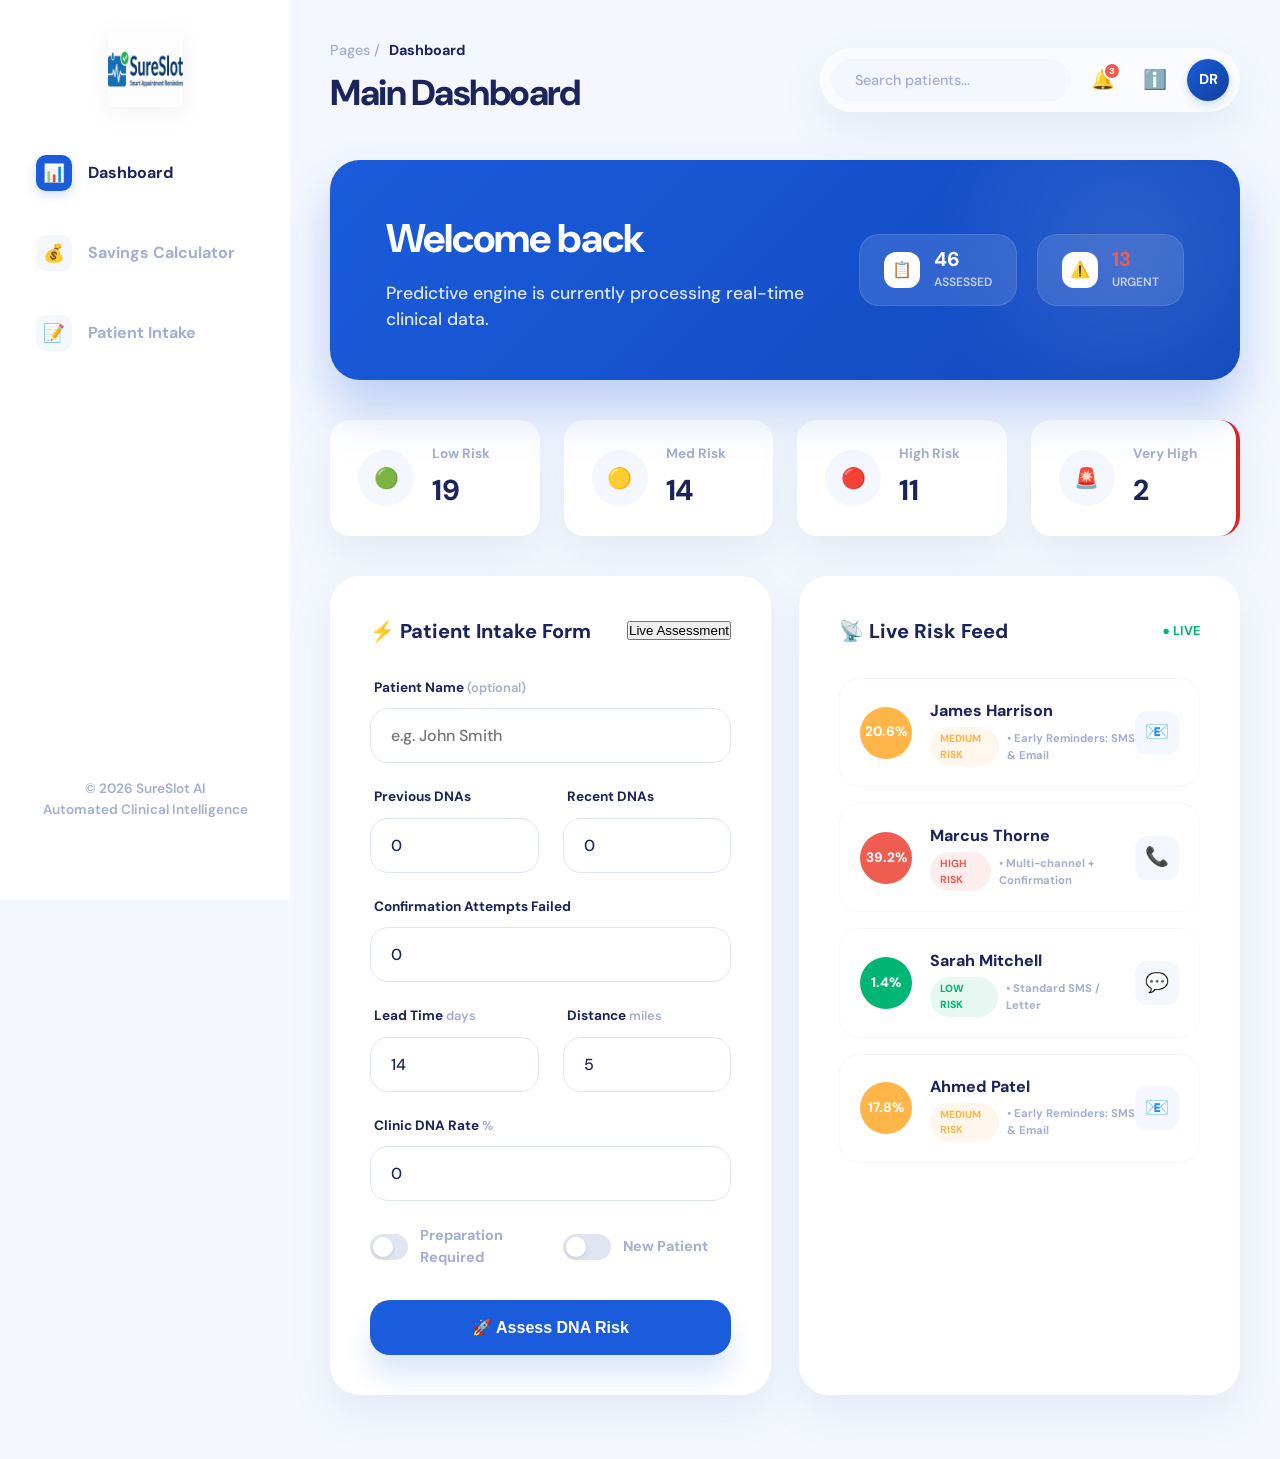
==== commit 56255f5c: "feat: remove inaccurate NHS claims and add Automated Intervention details to About section" ====
--- a/index.html
+++ b/index.html
@@ -42,7 +42,7 @@
 
       <div class="footer">
         <p>© 2026 SureSlot AI</p>
-        <p>NHS Digital Partner</p>
+        <p>Automated Clinical Intelligence</p>
       </div>
     </aside>
 
@@ -125,8 +125,8 @@
               <div class="dropdown__item">
                 <div class="dropdown__icon">🏥</div>
                 <div class="dropdown__item-body">
-                  <div class="dropdown__item-title">NHS Digital Partner</div>
-                  <div class="dropdown__item-desc">Certified integration © 2026</div>
+                  <div class="dropdown__item-title">Automated Intervention</div>
+                  <div class="dropdown__item-desc">84% success in SMS outreach</div>
                 </div>
               </div>
             </div>
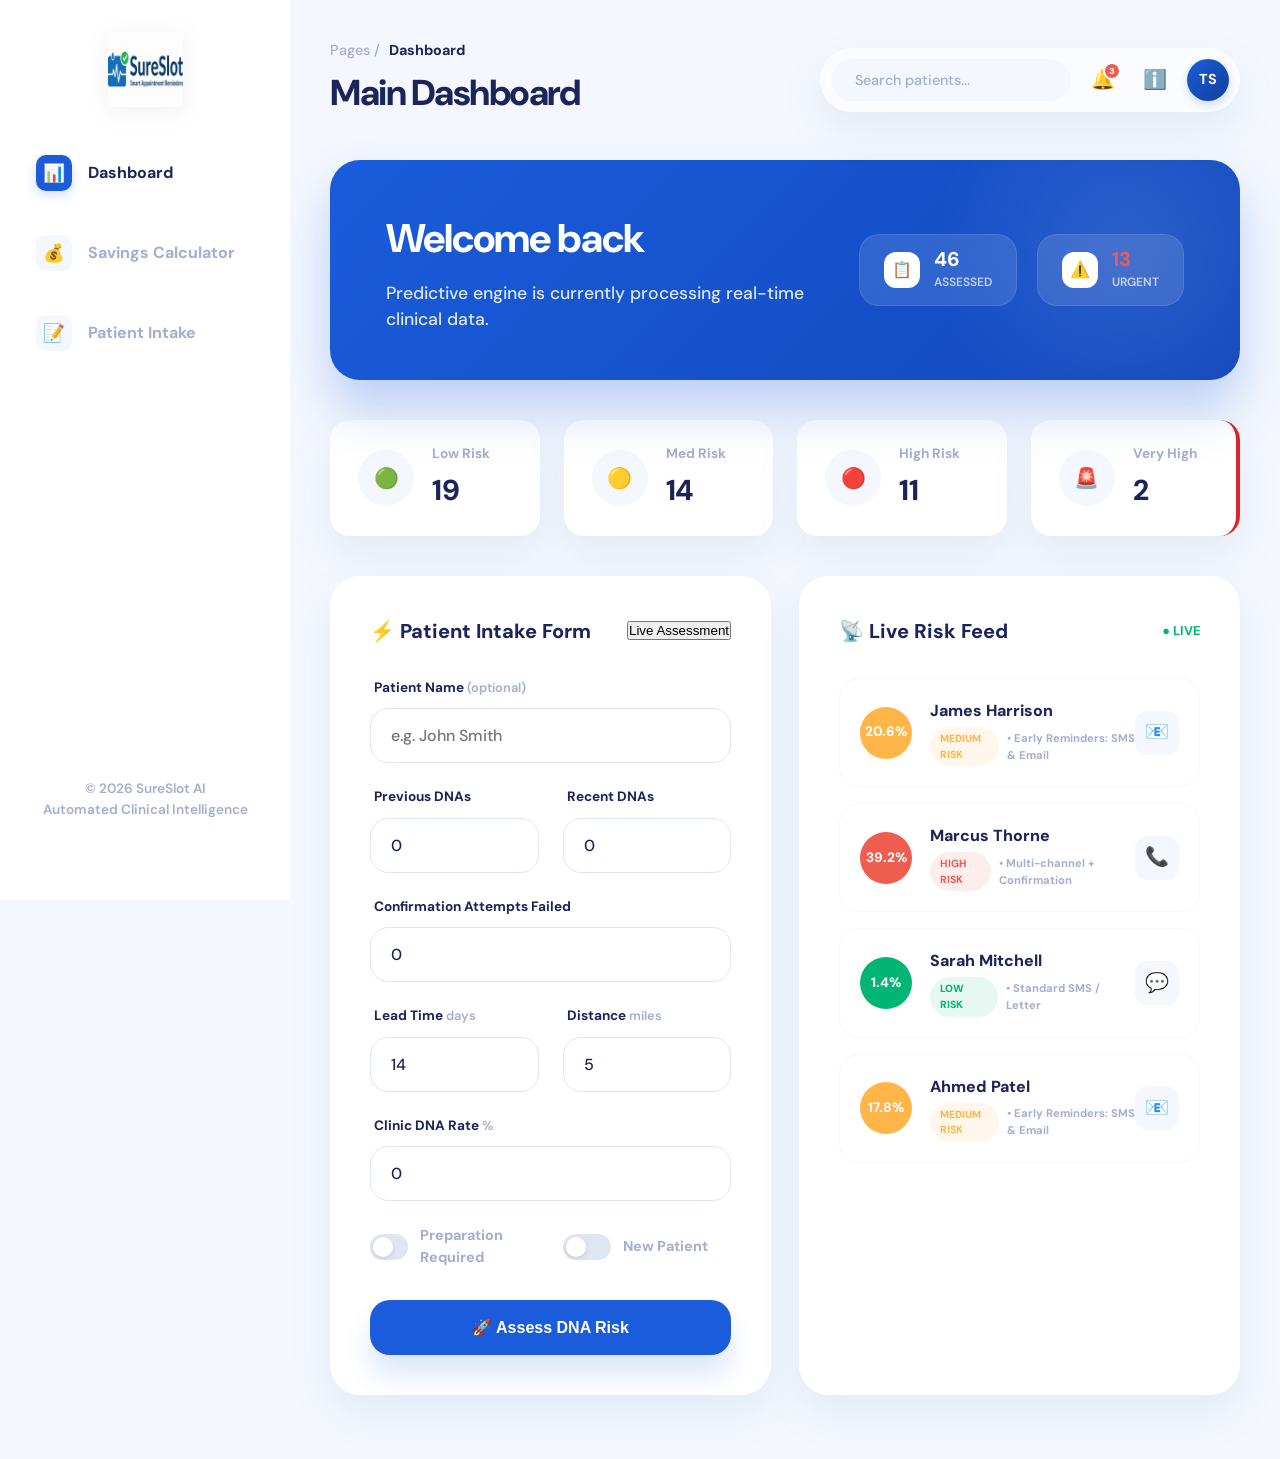
==== commit 0f315ea1: "feat: personalize dashboard for Dr. Singh (initials TS)" ====
--- a/index.html
+++ b/index.html
@@ -132,12 +132,12 @@
             </div>
           </div>
           <div class="topbar__btn-wrap">
-            <div class="topbar__profile" id="btn-profile">DR</div>
+            <div class="topbar__profile" id="btn-profile">TS</div>
             <div class="dropdown dropdown--right" id="dropdown-profile" style="display:none">
               <div class="dropdown__user-card">
-                <div class="dropdown__avatar">DR</div>
+                <div class="dropdown__avatar">TS</div>
                 <div>
-                  <div class="dropdown__user-name">Dr. Clinician</div>
+                  <div class="dropdown__user-name">Dr. Singh</div>
                   <div class="dropdown__user-role">Senior Consultant</div>
                 </div>
               </div>
@@ -145,7 +145,7 @@
               <div class="dropdown__item">
                 <div class="dropdown__icon">📧</div>
                 <div class="dropdown__item-body">
-                  <div class="dropdown__item-title">clinician@nhs.net</div>
+                  <div class="dropdown__item-title">singh@sureslot.ai</div>
                 </div>
               </div>
               <div class="dropdown__item">
